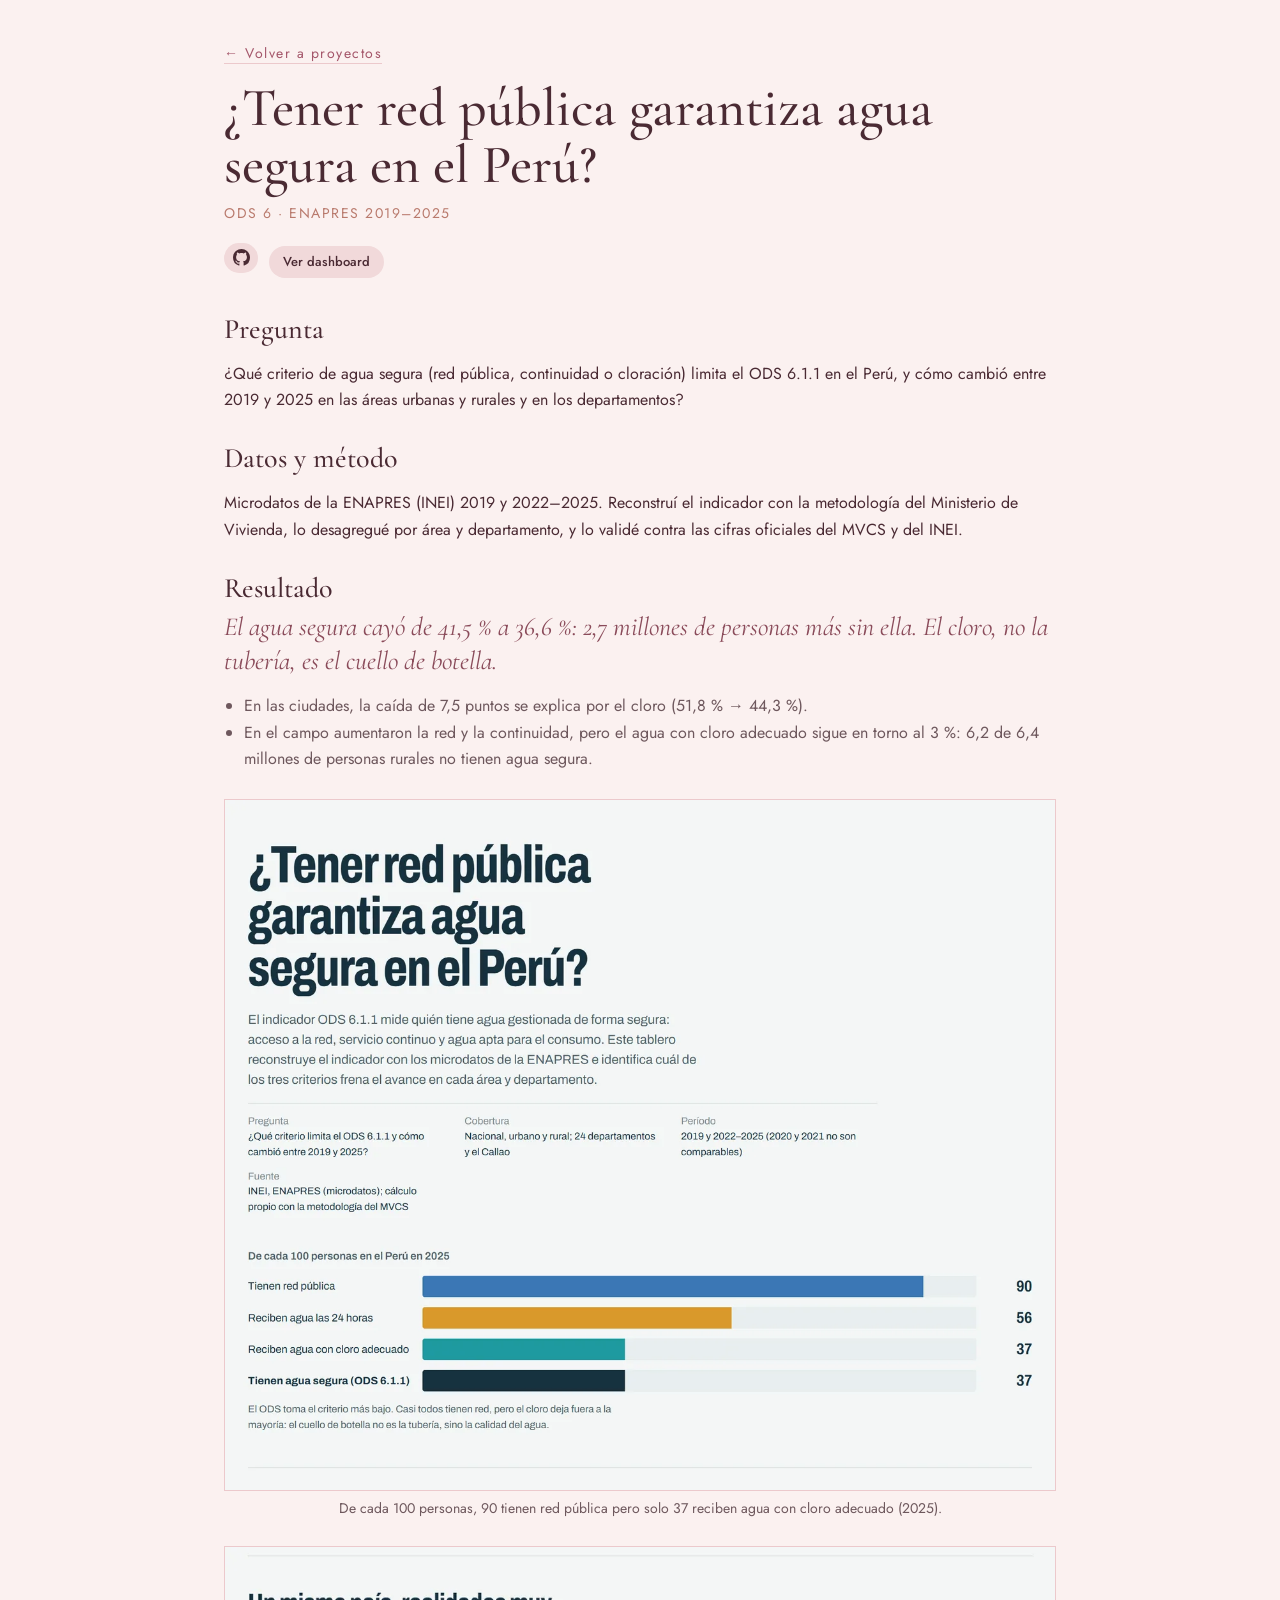
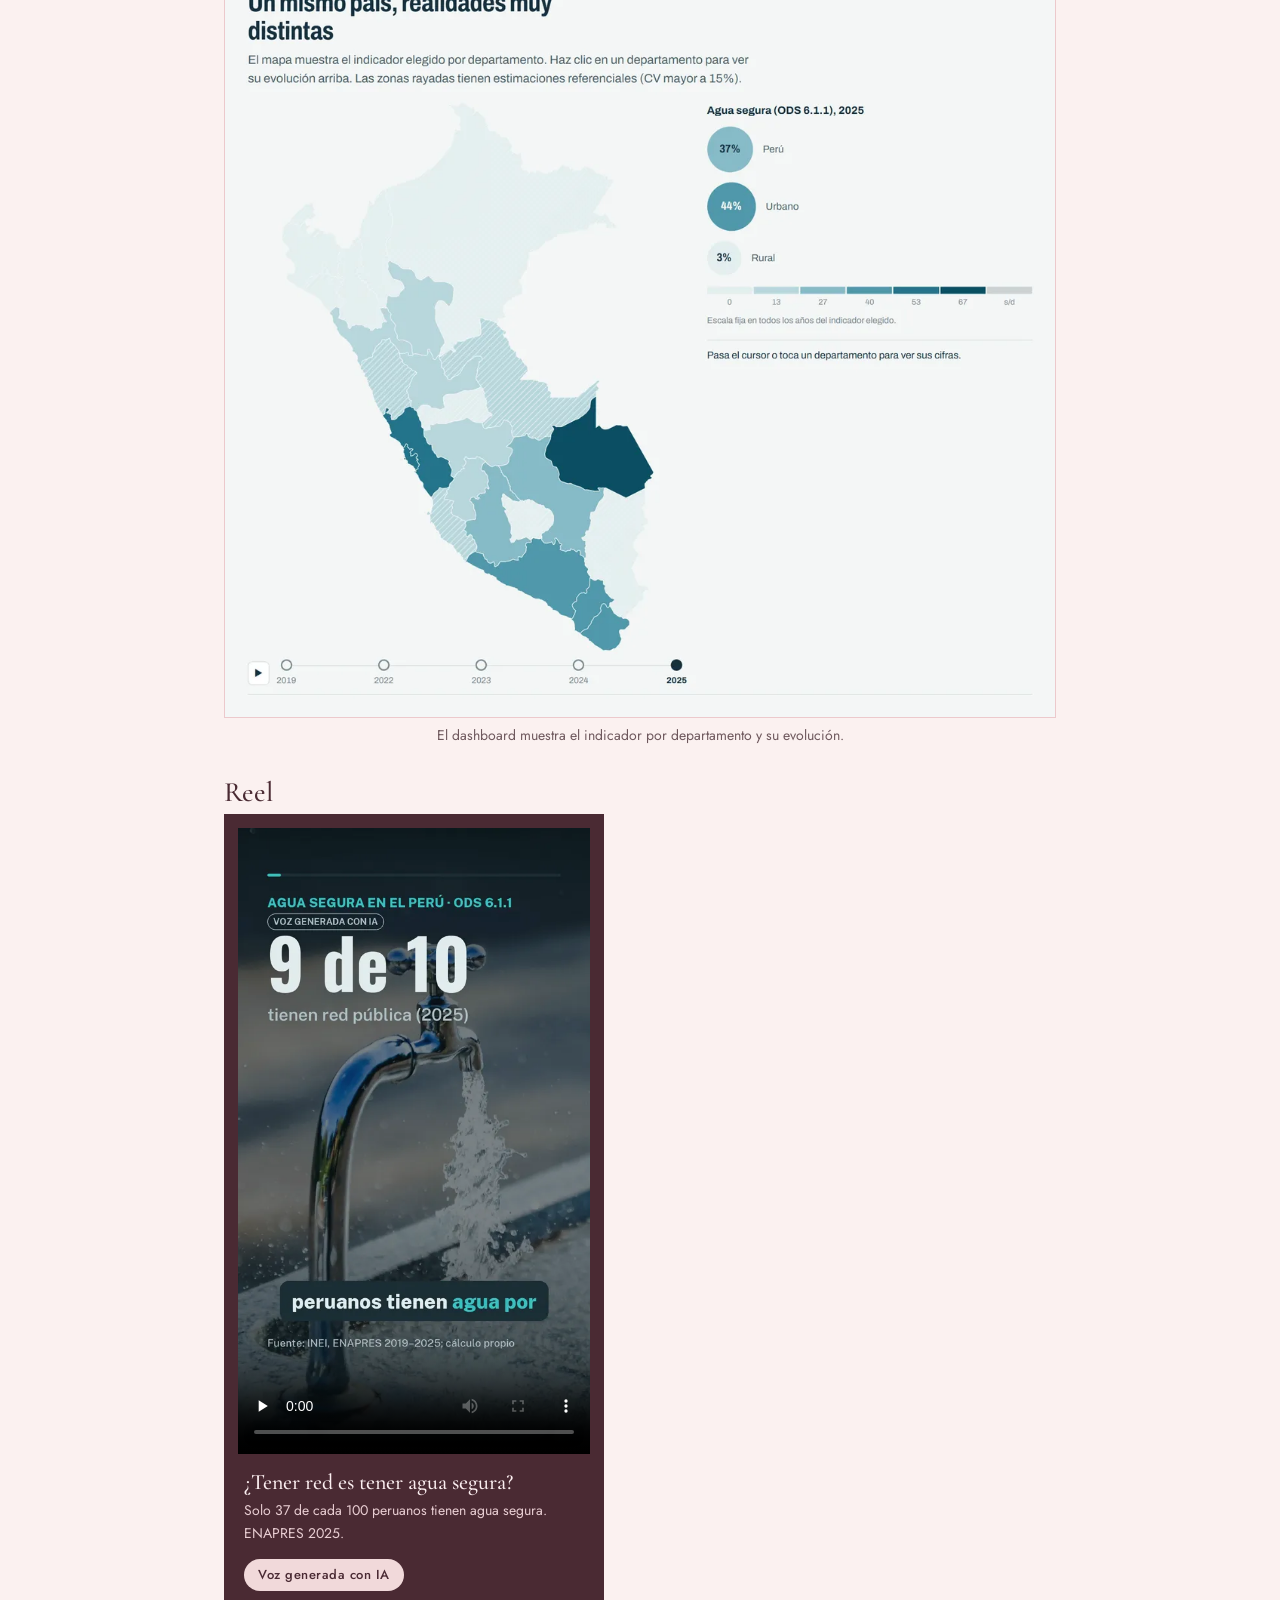
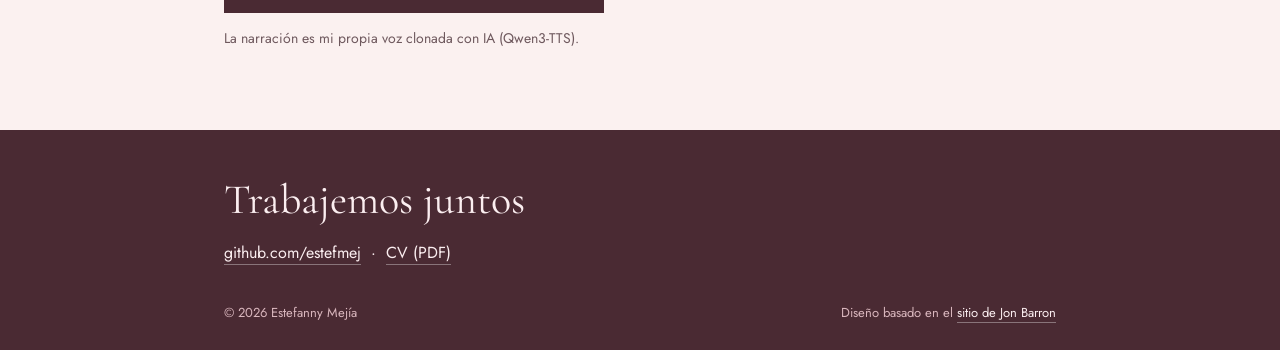
==== proyectos/agua-segura/index.html @ 68ee31e7 "Primera versión del sitio" ====
<!DOCTYPE html>
<html lang="es">
<head>
<meta charset="utf-8">
<meta name="viewport" content="width=device-width, initial-scale=1">
<title>¿Tener red pública garantiza agua segura en el Perú? · Estefanny Mejía</title>
<meta name="author" content="Estefanny Mejía">
<link rel="icon" href="../../images/favicon.svg" type="image/svg+xml">
<link rel="preconnect" href="https://fonts.googleapis.com">
<link rel="preconnect" href="https://fonts.gstatic.com" crossorigin>
<link href="https://fonts.googleapis.com/css2?family=Cormorant+Garamond:ital,wght@0,400;0,500;0,600;1,500&family=Jost:wght@400;500&family=Pinyon+Script&display=swap" rel="stylesheet">
<link rel="stylesheet" href="../../stylesheet.css">
</head>
<body>
<main class="col">
  <div class="ptop">
    <a class="back" href="../../index.html#proyectos">← Volver a proyectos</a>
    <h1>¿Tener red pública garantiza agua segura en el Perú?</h1>
    <p class="meta">ODS 6 · ENAPRES 2019–2025</p>
    <p><a class="pill gh-only" href="https://github.com/estefmej/Tarea_3" aria-label="Código en GitHub" title="Código en GitHub"><svg class="gh" viewBox="0 0 16 16" width="15" height="15" aria-hidden="true"><path fill="currentColor" d="M8 0c4.42 0 8 3.58 8 8a8.013 8.013 0 0 1-5.45 7.59c-.4.08-.55-.17-.55-.38 0-.27.01-1.13.01-2.2 0-.75-.25-1.23-.54-1.48 1.78-.2 3.65-.88 3.65-3.95 0-.88-.31-1.59-.82-2.15.08-.2.36-1.02-.08-2.12 0 0-.67-.22-2.2.82-.64-.18-1.32-.27-2-.27-.68 0-1.36.09-2 .27-1.53-1.03-2.2-.82-2.2-.82-.44 1.1-.16 1.92-.08 2.12-.51.56-.82 1.28-.82 2.15 0 3.06 1.86 3.75 3.64 3.95-.23.2-.44.55-.51 1.07-.46.21-1.61.55-2.33-.66-.15-.24-.6-.83-1.23-.82-.67.01-.27.38.01.53.34.19.73.9.82 1.13.16.45.68 1.31 2.69.94 0 .67.01 1.3.01 1.49 0 .21-.15.45-.55.38A7.995 7.995 0 0 1 0 8c0-4.42 3.58-8 8-8Z"/></svg></a> <a class="pill" href="../../demo/agua-segura/">Ver dashboard</a></p>
  </div>
  <div class="pbody">
    <h2>Pregunta</h2>
    <p>¿Qué criterio de agua segura (red pública, continuidad o cloración) limita el ODS 6.1.1 en el Perú, y cómo cambió entre 2019 y 2025 en las áreas urbanas y rurales y en los departamentos?</p>
    <h2>Datos y método</h2>
    <p>Microdatos de la ENAPRES (INEI) 2019 y 2022–2025. Reconstruí el indicador con la metodología del Ministerio de Vivienda, lo desagregué por área y departamento, y lo validé contra las cifras oficiales del MVCS y del INEI.</p>
    <h2>Resultado</h2>
    <p class="key">El agua segura cayó de 41,5 % a 36,6 %: 2,7 millones de personas más sin ella. El cloro, no la tubería, es el cuello de botella.</p>
    <ul><li>En las ciudades, la caída de 7,5 puntos se explica por el cloro (51,8 % → 44,3 %).</li><li>En el campo aumentaron la red y la continuidad, pero el agua con cloro adecuado sigue en torno al 3 %: 6,2 de 6,4 millones de personas rurales no tienen agua segura.</li></ul>
<figure class="fig"><img src="../../images/agua-inicio.webp" alt="Portada del dashboard de agua segura" loading="lazy"><figcaption>De cada 100 personas, 90 tienen red pública pero solo 37 reciben agua con cloro adecuado (2025).</figcaption></figure>
<figure class="fig"><img src="../../images/agua-mapa.webp" alt="Mapa del indicador por departamento" loading="lazy"><figcaption>El dashboard muestra el indicador por departamento y su evolución.</figcaption></figure>
<h2>Reel</h2>
      <figure class="reel" style="margin:0">
        <video controls preload="none" playsinline poster="../../images/poster-agua-segura.webp">
          <source src="../../videos/reel-agua-segura.mp4" type="video/mp4">
          Tu navegador no puede reproducir este video.
        </video>
        <h3>¿Tener red es tener agua segura?</h3>
        <p>Solo 37 de cada 100 peruanos tienen agua segura. ENAPRES 2025.</p>
        <span class="badge">Voz generada con IA</span>
      </figure>
<p class="ai-note">La narración es mi propia voz clonada con IA (Qwen3-TTS).</p>
  </div>
</main>
<footer>
  <div class="col">
    <p class="big">Trabajemos juntos</p>
    <p><a href="https://github.com/estefmej">github.com/estefmej</a> &nbsp;·&nbsp; <a href="../../data/CV_Estefanny_Mejia.pdf">CV (PDF)</a></p>
    <div class="meta"><span>© 2026 Estefanny Mejía</span><span>Diseño basado en el <a href="https://github.com/jonbarron/jonbarron_website">sitio de Jon Barron</a></span></div>
  </div>
</footer>
</body>
</html>
---- stylesheet.css ----
:root {
  --bg: #fbf1f0;
  --paper: #fffafa;
  --ink: #4a2a33;
  --rose: #c98a96;
  --wine: #8a4b5a;
  --link: #a4566a;
  --gold: #b97a6d;
  --blush: #f1d9da;
  --line: #ecc9cc;
  --muted: #6e585d;
  --serif: "Cormorant Garamond", Georgia, "Times New Roman", serif;
  --sans: "Jost", "Helvetica Neue", Arial, sans-serif;
  --script: "Pinyon Script", "Brush Script MT", cursive;
}

* { box-sizing: border-box; }
html { scroll-behavior: smooth; }
@media (prefers-reduced-motion: reduce) { html { scroll-behavior: auto; } }
body { margin: 0; background: var(--bg); color: var(--ink); font-family: var(--sans); font-size: 16px; line-height: 1.65; }
img, video { max-width: 100%; display: block; }
a { color: var(--link); text-decoration: none; border-bottom: 1px solid var(--line); }
a:hover { color: var(--wine); border-color: var(--wine); }
a:focus-visible { outline: 2px solid var(--wine); outline-offset: 3px; }
.col { max-width: 880px; margin: 0 auto; padding: 0 24px; }

/* Encabezado */
.intro { text-align: center; padding: 64px 0 8px; }
.hello { font-family: var(--script); color: var(--gold); font-size: 42px; line-height: 1; margin: 0; }
.name { font-family: var(--serif); font-weight: 500; font-size: clamp(48px, 9vw, 84px); line-height: 1; letter-spacing: .03em; margin: 6px 0 8px; }
.tagline { font-family: var(--serif); font-style: italic; font-size: 26px; color: var(--wine); margin: 0 0 26px; }
.bio { text-align: left; font-size: 17px; line-height: 1.8; margin: 0 auto; max-width: 70ch; }
.quick { margin: 22px 0 0; font-size: 14px; letter-spacing: 1.5px; }
.quick a { border: 1px solid var(--wine); padding: 8px 18px; margin: 0 4px; display: inline-block; color: var(--wine); }
.quick a.solid { background: var(--wine); color: #fff; }
.quick a:hover { background: var(--ink); border-color: var(--ink); color: #fff; }

/* Secciones */
section { padding-top: 64px; }
h2 { font-family: var(--serif); font-weight: 500; font-size: 36px; margin: 0 0 6px; line-height: 1.1; }
h2::after { content: " ✦"; color: var(--gold); font-size: 18px; vertical-align: middle; }
.lead { color: var(--muted); margin: 0 0 18px; }

/* Proyectos, en filas */
.row { display: grid; grid-template-columns: 160px 1fr; gap: 22px; align-items: center; padding: 18px; border-top: 1px solid var(--line); }
.row:first-of-type { border-top: none; }
.row:hover { background: var(--paper); }
.thumb { width: 160px; height: 160px; object-fit: cover; border: 1px solid var(--line); background: #fff; }
.thumb-link { border: none; }
.ptitle { font-family: var(--serif); font-weight: 600; font-size: 23px; line-height: 1.2; color: var(--ink); border: none; }
.ptitle:hover { color: var(--wine); }
.plinks { font-size: 14px; margin: 2px 0 8px; }
.row p { margin: 0; font-size: 15px; }
.lbl { color: var(--gold); }

/* Reels */
.reels { display: grid; grid-template-columns: 1fr 1fr; gap: 26px; }
.reel { background: var(--ink); color: #fbeef0; padding: 14px 14px 22px; }
.reel video { width: 100%; aspect-ratio: 9 / 16; background: #000; object-fit: cover; }
.reel h3 { font-family: var(--serif); font-weight: 500; font-size: 26px; line-height: 1.15; margin: 16px 6px 4px; }
.reel p { margin: 0 6px 14px; color: #e8cdd2; font-size: 15px; }
.badge { display: inline-block; margin-left: 6px; background: var(--blush); color: var(--ink); font-size: 13px; font-weight: 500; letter-spacing: .5px; padding: 5px 14px; border-radius: 999px; }
.ai-note { font-size: 14px; color: var(--muted); margin: 14px 0 0; }

/* Dashboard */
.frame { border: 1px solid var(--line); background: #fff; }
.frame .bar { background: var(--wine); color: #fbeef0; font-size: 13px; padding: 7px 14px; display: flex; gap: 12px; }
.frame .bar a { margin-left: auto; color: #fbeef0; border-color: rgba(255,255,255,.4); }
.frame iframe { display: block; width: 100%; height: 520px; border: 0; }

/* Trayectoria */
.tl { border-left: 1px solid var(--gold); padding: 0 0 18px 24px; position: relative; }
.tl::before { content: ""; position: absolute; left: -5px; top: 10px; width: 9px; height: 9px; border-radius: 50%; background: var(--gold); }
.tl .d { font-size: 12px; letter-spacing: 2px; color: var(--gold); }
.tl h4 { font-family: var(--serif); font-weight: 500; font-size: 24px; margin: 0; line-height: 1.2; }
.tl p { margin: 0; color: var(--muted); font-size: 15px; }
.timeline { display: grid; grid-template-columns: 1fr 1fr; gap: 10px 40px; margin-top: 14px; }
.timeline h3 { font-family: var(--sans); font-weight: 500; font-size: 13px; letter-spacing: 2px; color: var(--gold); margin: 0 0 12px; }

/* Pie */
footer { background: var(--ink); color: #fbeef0; margin-top: 80px; padding: 48px 0 26px; }
footer .big { font-family: var(--serif); font-size: 42px; line-height: 1.05; margin: 0 0 18px; }
footer a { color: #fbeef0; border-color: rgba(255,255,255,.35); }
footer .meta { display: flex; justify-content: space-between; gap: 12px; flex-wrap: wrap; margin-top: 36px; font-size: 13px; color: #d9b6bd; }

/* Página de proyecto */
.back { font-size: 14px; letter-spacing: 1.5px; }
.ptop { padding-top: 40px; }
.ptop h1 { font-family: var(--serif); font-weight: 500; font-size: clamp(36px, 6vw, 54px); line-height: 1.05; margin: 14px 0 8px; }
.ptop .meta { color: var(--gold); font-size: 14px; letter-spacing: 1.5px; margin: 0 0 18px; }
.pbody h2 { font-size: 28px; margin-top: 30px; }
.pbody h2::after { content: none; }
.key { font-family: var(--serif); font-style: italic; font-size: 26px; line-height: 1.3; color: var(--wine); margin: 4px 0 8px; }
.pbody ul { padding-left: 20px; color: var(--muted); }
.fig { margin: 26px 0 0; }
.fig img { border: 1px solid var(--line); background: #fff; width: 100%; }
.fig figcaption { font-size: 14px; color: var(--muted); text-align: center; margin-top: 6px; }
.pbody .reel { max-width: 380px; margin-top: 26px; }

@media (max-width: 640px) {
  .intro { padding-top: 40px; }
  .row { grid-template-columns: 96px 1fr; gap: 14px; padding: 14px 0; }
  .thumb { width: 96px; height: 96px; }
  .ptitle { font-size: 20px; }
  .reels, .timeline { grid-template-columns: 1fr; }
  .reel { max-width: 380px; margin: 0 auto; }
  .frame iframe { height: 440px; }
  h2 { font-size: 30px; }
}

/* Encabezados de sección centrados */
.shead { text-align: center; margin: 0 auto 30px; max-width: 680px; }
.kicker { font-size: 13px; font-weight: 500; letter-spacing: 4px; color: var(--gold); margin: 0 0 4px; }
.shead h2 { font-size: clamp(36px, 6vw, 52px); margin: 0 0 10px; }
.shead h2::after { content: none; }
.shead .desc { color: var(--muted); font-size: 17px; line-height: 1.6; margin: 0; }

/* Proyectos en tarjetas grandes, mismo estilo que los reels */
.wide { max-width: 1080px; margin: 0 auto; padding: 64px 24px 0; }
.pcards { display: grid; grid-template-columns: repeat(3, 1fr); gap: 24px; }
.pcard { background: var(--ink); color: #fbeef0; padding: 14px 14px 22px; display: flex; flex-direction: column; }
.pcard .pic { display: block; border: none; background: #fff; aspect-ratio: 4 / 5; overflow: hidden; }
.pcard .pic img { width: 100%; height: 100%; object-fit: contain; padding: 10px; }
.pcard h3 { font-family: var(--serif); font-weight: 500; font-size: 26px; line-height: 1.15; margin: 16px 6px 8px; }
.pcard h3 a { color: #fbeef0; border: none; }
.pcard p { margin: 0 6px 8px; color: #e8cdd2; font-size: 15px; }
.pcard .lbl { color: var(--rose); }
.pcard .pills { margin: auto 6px 0; padding-top: 10px; display: flex; gap: 8px; flex-wrap: wrap; }
.pill { display: inline-block; background: var(--blush); color: var(--ink); font-size: 13px; font-weight: 500; padding: 5px 14px; border-radius: 999px; border: none; }
.pill:hover { background: #fff; color: var(--ink); }
.reels { max-width: 860px; margin: 0 auto; }
@media (max-width: 900px) { .pcards { grid-template-columns: 1fr 1fr; } }
@media (max-width: 640px) { .pcards { grid-template-columns: 1fr; } .pcard { max-width: 420px; margin: 0 auto; } }

/* Ícono de GitHub */
.gh { display: inline-block; vertical-align: -2px; margin-right: 6px; }
.quick .gh { margin-right: 4px; }
.ptop .pill { margin: 0 6px 6px 0; }
.ptop .pill:hover { background: var(--ink); color: #fff; }

/* Herramientas con íconos */
.tools { list-style: none; padding: 0; margin: 0 auto; max-width: 760px; display: grid; grid-template-columns: repeat(auto-fit, minmax(110px, 1fr)); gap: 22px 12px; }
.tools li { display: flex; flex-direction: column; align-items: center; gap: 8px; font-size: 14px; text-align: center; }
.ti { width: 62px; height: 62px; border-radius: 50%; background: var(--wine); color: #fff; display: flex; align-items: center; justify-content: center; }

/* Reels más pequeños */
.reels { max-width: 620px; gap: 20px; }
.reel h3 { font-size: 22px; }
.reel p { font-size: 14px; }

/* Botón solo con el ícono de GitHub */
.pill.gh-only { width: 34px; height: 30px; padding: 0; display: inline-flex; align-items: center; justify-content: center; }
.pill.gh-only .gh { margin: 0; width: 17px; height: 17px; }
.tools { grid-template-columns: repeat(5, 1fr); max-width: 640px; }
@media (max-width: 640px) { .tools { grid-template-columns: repeat(3, 1fr); } }
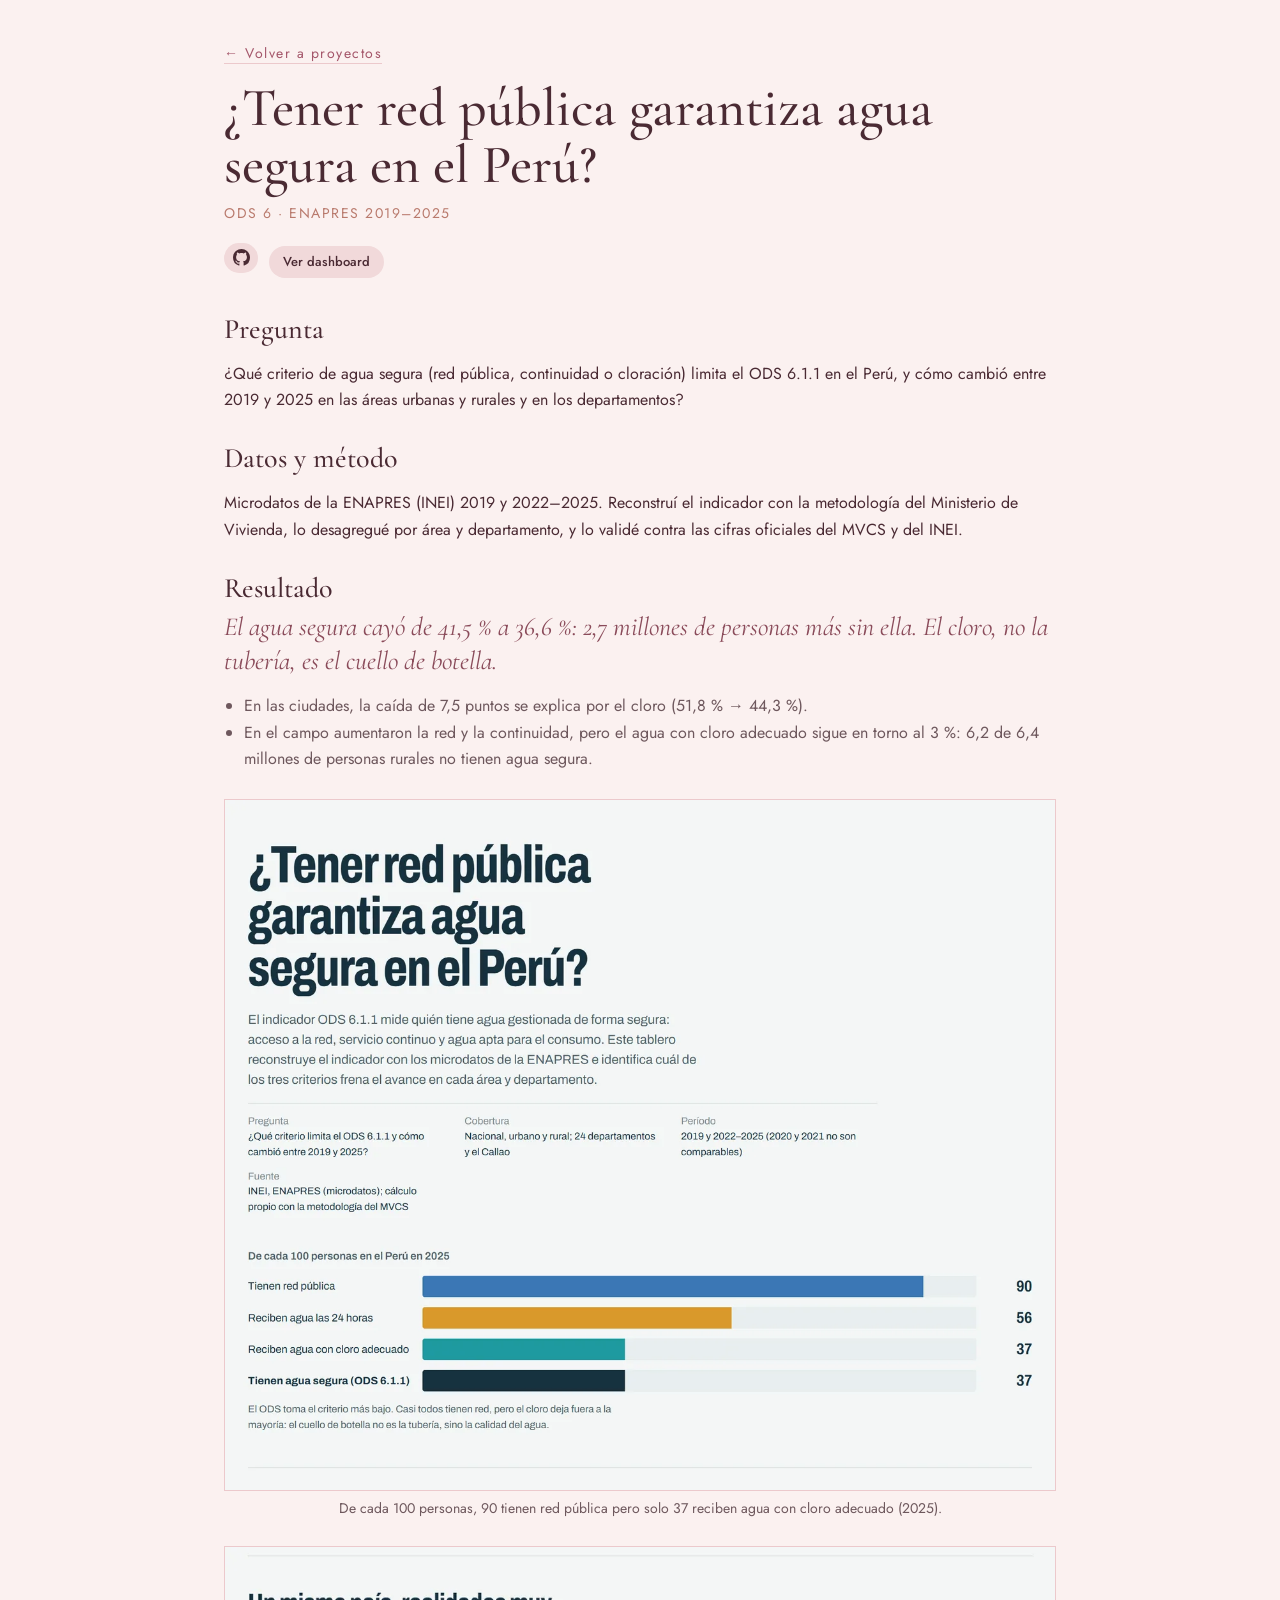
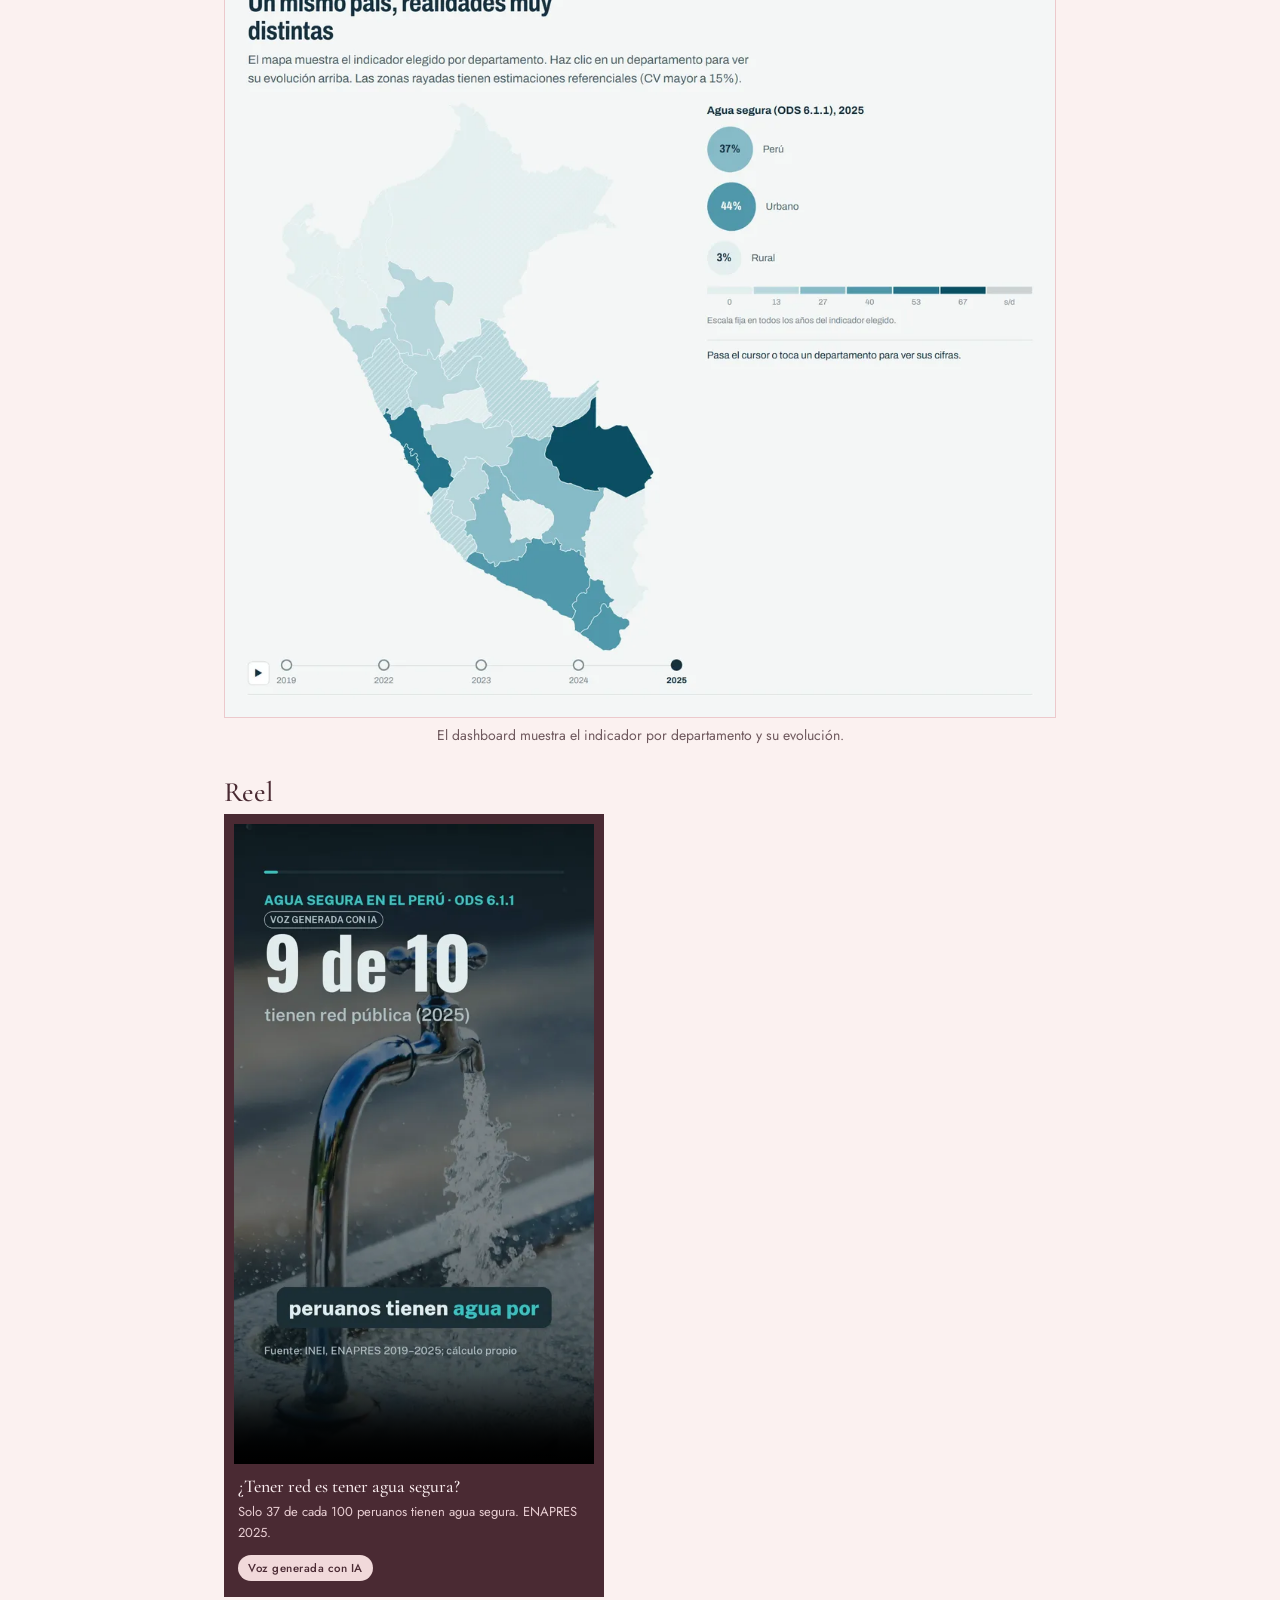
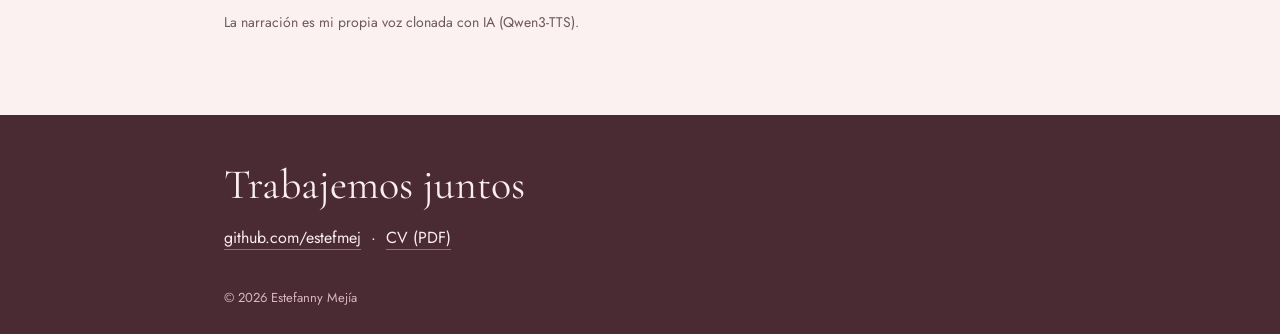
==== commit bac90afd: "quitar nota y reels mas pequeños" ====
--- a/proyectos/agua-segura/index.html
+++ b/proyectos/agua-segura/index.html
@@ -9,7 +9,7 @@
 <link rel="preconnect" href="https://fonts.googleapis.com">
 <link rel="preconnect" href="https://fonts.gstatic.com" crossorigin>
 <link href="https://fonts.googleapis.com/css2?family=Cormorant+Garamond:ital,wght@0,400;0,500;0,600;1,500&family=Jost:wght@400;500&family=Pinyon+Script&display=swap" rel="stylesheet">
-<link rel="stylesheet" href="../../stylesheet.css">
+<link rel="stylesheet" href="../../stylesheet.css?v=3">
 </head>
 <body>
 <main class="col">
@@ -46,7 +46,7 @@
   <div class="col">
     <p class="big">Trabajemos juntos</p>
     <p><a href="https://github.com/estefmej">github.com/estefmej</a> &nbsp;·&nbsp; <a href="../../data/CV_Estefanny_Mejia.pdf">CV (PDF)</a></p>
-    <div class="meta"><span>© 2026 Estefanny Mejía</span><span>Diseño basado en el <a href="https://github.com/jonbarron/jonbarron_website">sitio de Jon Barron</a></span></div>
+    <div class="meta"><span>© 2026 Estefanny Mejía</span></div>
   </div>
 </footer>
 </body>
--- a/stylesheet.css
+++ b/stylesheet.css
@@ -153,3 +153,11 @@
 .pill.gh-only .gh { margin: 0; width: 17px; height: 17px; }
 .tools { grid-template-columns: repeat(5, 1fr); max-width: 640px; }
 @media (max-width: 640px) { .tools { grid-template-columns: repeat(3, 1fr); } }
+
+/* Reels aún más pequeños */
+.reels { max-width: 440px; gap: 16px; }
+.reel { padding: 10px 10px 16px; }
+.reel h3 { font-size: 18px; margin: 12px 4px 4px; }
+.reel p { font-size: 13px; margin: 0 4px 10px; }
+.reel .badge { font-size: 11.5px; padding: 4px 10px; margin-left: 4px; }
+@media (max-width: 640px) { .reels { grid-template-columns: 1fr 1fr; max-width: 360px; } .reel { max-width: none; } }
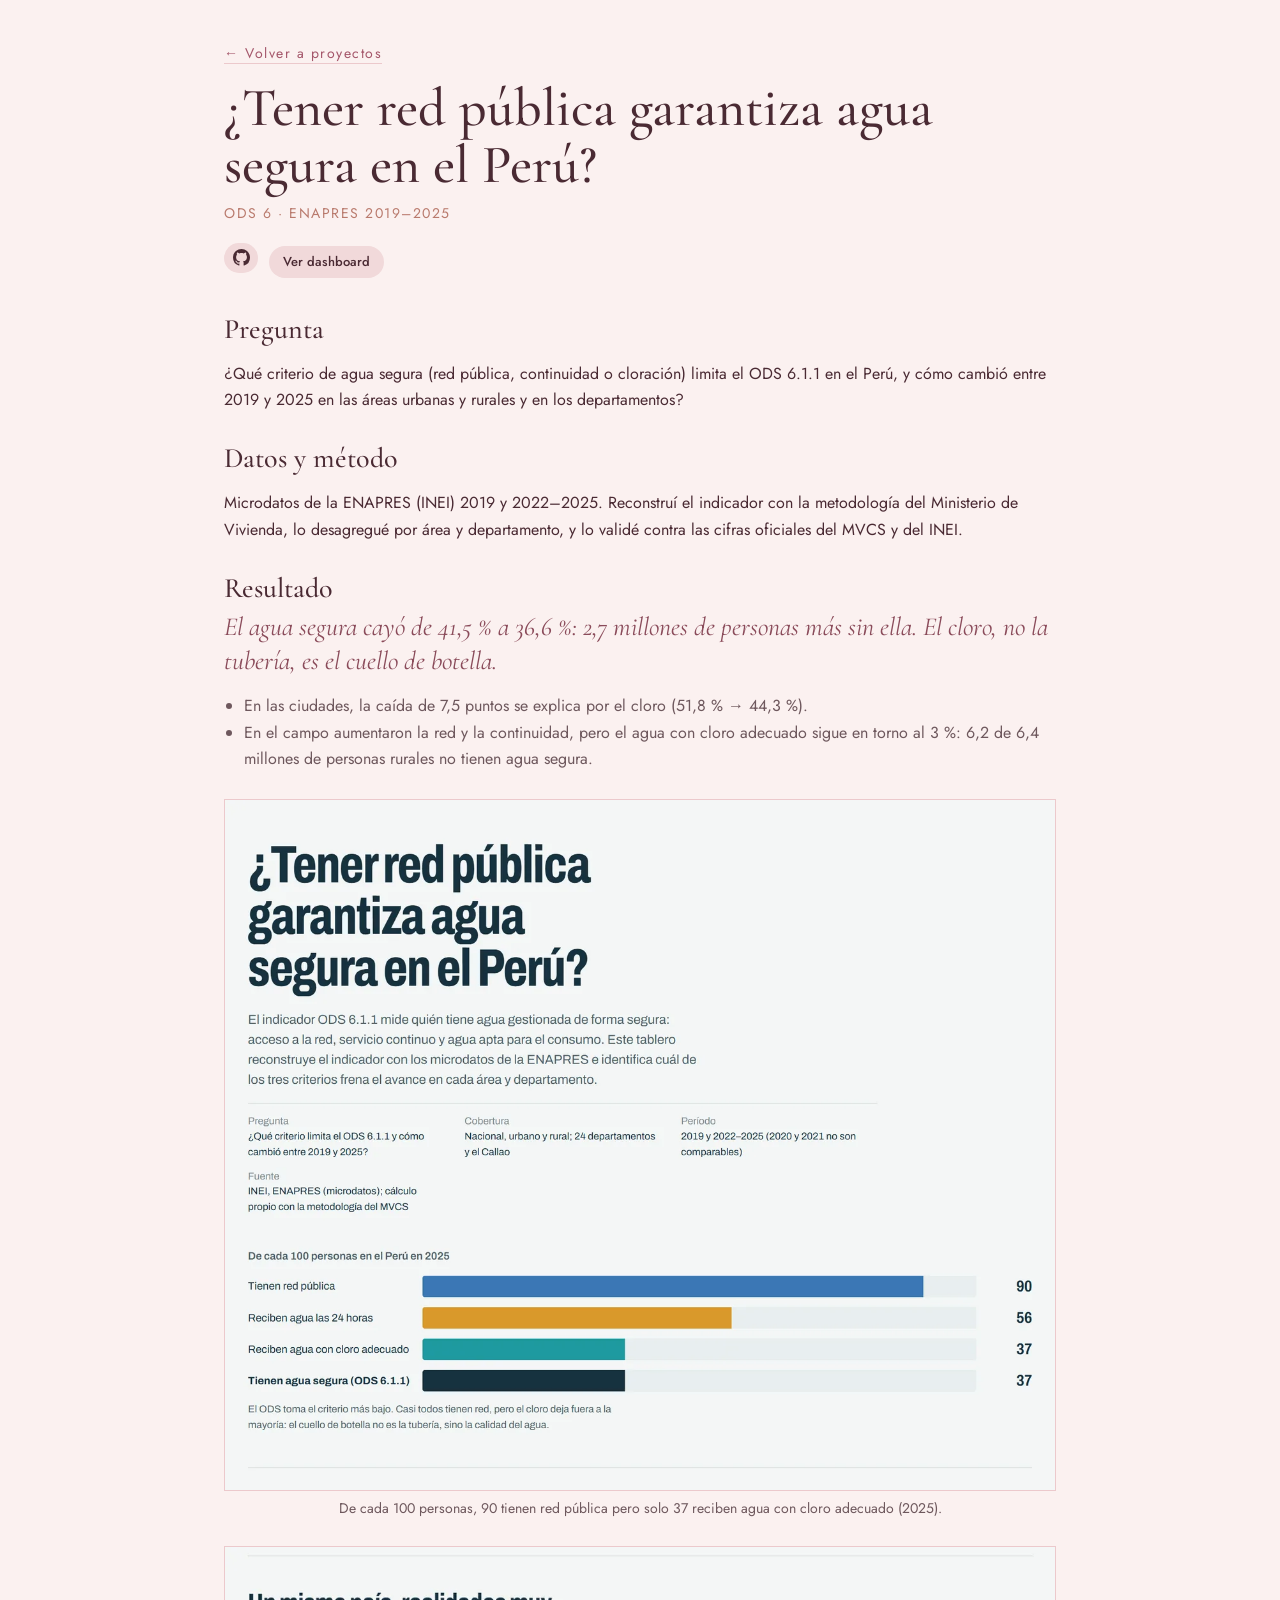
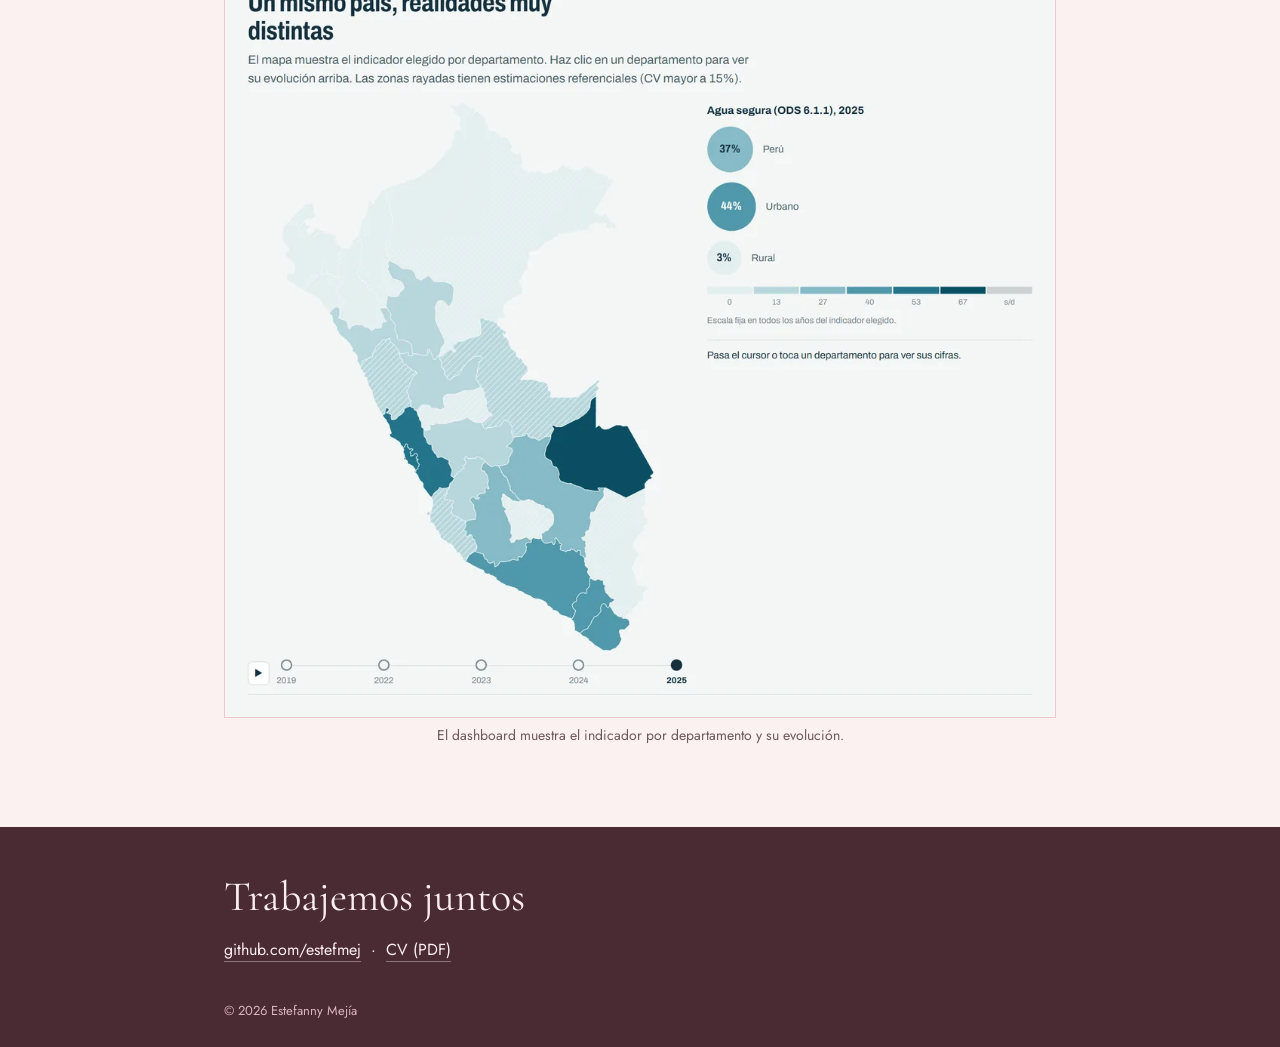
==== commit 73526228: "Tarjetas de proyectos en formato oscuro" ====
--- a/proyectos/agua-segura/index.html
+++ b/proyectos/agua-segura/index.html
@@ -9,7 +9,7 @@
 <link rel="preconnect" href="https://fonts.googleapis.com">
 <link rel="preconnect" href="https://fonts.gstatic.com" crossorigin>
 <link href="https://fonts.googleapis.com/css2?family=Cormorant+Garamond:ital,wght@0,400;0,500;0,600;1,500&family=Jost:wght@400;500&family=Pinyon+Script&display=swap" rel="stylesheet">
-<link rel="stylesheet" href="../../stylesheet.css?v=3">
+<link rel="stylesheet" href="../../stylesheet.css?v=6">
 </head>
 <body>
 <main class="col">
@@ -29,17 +29,6 @@
     <ul><li>En las ciudades, la caída de 7,5 puntos se explica por el cloro (51,8 % → 44,3 %).</li><li>En el campo aumentaron la red y la continuidad, pero el agua con cloro adecuado sigue en torno al 3 %: 6,2 de 6,4 millones de personas rurales no tienen agua segura.</li></ul>
 <figure class="fig"><img src="../../images/agua-inicio.webp" alt="Portada del dashboard de agua segura" loading="lazy"><figcaption>De cada 100 personas, 90 tienen red pública pero solo 37 reciben agua con cloro adecuado (2025).</figcaption></figure>
 <figure class="fig"><img src="../../images/agua-mapa.webp" alt="Mapa del indicador por departamento" loading="lazy"><figcaption>El dashboard muestra el indicador por departamento y su evolución.</figcaption></figure>
-<h2>Reel</h2>
-      <figure class="reel" style="margin:0">
-        <video controls preload="none" playsinline poster="../../images/poster-agua-segura.webp">
-          <source src="../../videos/reel-agua-segura.mp4" type="video/mp4">
-          Tu navegador no puede reproducir este video.
-        </video>
-        <h3>¿Tener red es tener agua segura?</h3>
-        <p>Solo 37 de cada 100 peruanos tienen agua segura. ENAPRES 2025.</p>
-        <span class="badge">Voz generada con IA</span>
-      </figure>
-<p class="ai-note">La narración es mi propia voz clonada con IA (Qwen3-TTS).</p>
   </div>
 </main>
 <footer>
--- a/stylesheet.css
+++ b/stylesheet.css
@@ -161,3 +161,43 @@
 .reel p { font-size: 13px; margin: 0 4px 10px; }
 .reel .badge { font-size: 11.5px; padding: 4px 10px; margin-left: 4px; }
 @media (max-width: 640px) { .reels { grid-template-columns: 1fr 1fr; max-width: 360px; } .reel { max-width: none; } }
+
+/* Un solo reel, centrado */
+.reels.one { grid-template-columns: 1fr; max-width: 230px; }
+@media (max-width: 640px) { .reels.one { grid-template-columns: 1fr; max-width: 230px; } }
+
+/* Proyectos en tarjetas horizontales: imagen a la izquierda, texto a la derecha */
+.hcards { display: grid; gap: 28px; }
+.hcard { display: grid; grid-template-columns: 1fr 1.25fr; gap: 36px; align-items: center; background: #fff; border: 1px solid var(--line); border-radius: 22px; padding: 28px; }
+.hpic { border: none; display: block; }
+.hpic img { width: 100%; max-height: 380px; object-fit: contain; }
+.hbody h3 { font-family: var(--serif); font-weight: 600; font-size: clamp(26px, 3vw, 34px); line-height: 1.1; margin: 0 0 12px; }
+.hbody h3 a { color: var(--ink); border: none; }
+.hbody h3 a:hover { color: var(--wine); }
+.hq { font-family: var(--serif); font-style: italic; font-size: 21px; line-height: 1.4; color: var(--muted); margin: 0 0 16px; }
+.hres { background: #fbeef0; border-left: 4px solid var(--wine); border-radius: 0 14px 14px 0; padding: 16px 20px; font-size: 16.5px; line-height: 1.65; margin-bottom: 16px; }
+.hres b { color: var(--wine); }
+.tags { display: flex; flex-wrap: wrap; gap: 8px; margin-bottom: 16px; }
+.tag { border: 1px solid var(--line); border-radius: 999px; padding: 4px 13px; font-size: 13.5px; color: var(--muted); }
+.btns { display: flex; flex-wrap: wrap; gap: 10px; align-items: center; }
+.btn-o { border: 1px solid var(--line); border-radius: 999px; padding: 9px 20px; font-size: 15px; color: var(--ink); background: #fff; }
+.btn-o:hover { border-color: var(--wine); color: var(--wine); background: #fff; }
+.btn-o.gh-btn { width: 42px; height: 42px; padding: 0; display: inline-flex; align-items: center; justify-content: center; }
+.btn-o.gh-btn .gh { margin: 0; width: 19px; height: 19px; }
+@media (max-width: 760px) {
+  .hcard { grid-template-columns: 1fr; gap: 18px; padding: 20px; }
+  .hpic img { max-height: 300px; }
+  .hq { font-size: 19px; }
+}
+
+/* Tarjetas de proyecto en formato oscuro */
+.hcard { background: var(--ink); border-color: var(--ink); color: #fbeef0; }
+.hpic { background: #fff; padding: 14px; border-radius: 12px; }
+.hbody h3 a { color: #fbeef0; }
+.hbody h3 a:hover { color: var(--blush); }
+.hq { color: #e2c3c9; }
+.hres { background: rgba(255,255,255,.08); border-left-color: var(--rose); color: #fbeef0; }
+.hres b { color: #f6c9d1; }
+.tag { border-color: rgba(255,255,255,.3); color: #e8cdd2; }
+.btn-o { background: var(--blush); border-color: var(--blush); color: var(--ink); }
+.btn-o:hover { background: #fff; border-color: #fff; color: var(--ink); }
